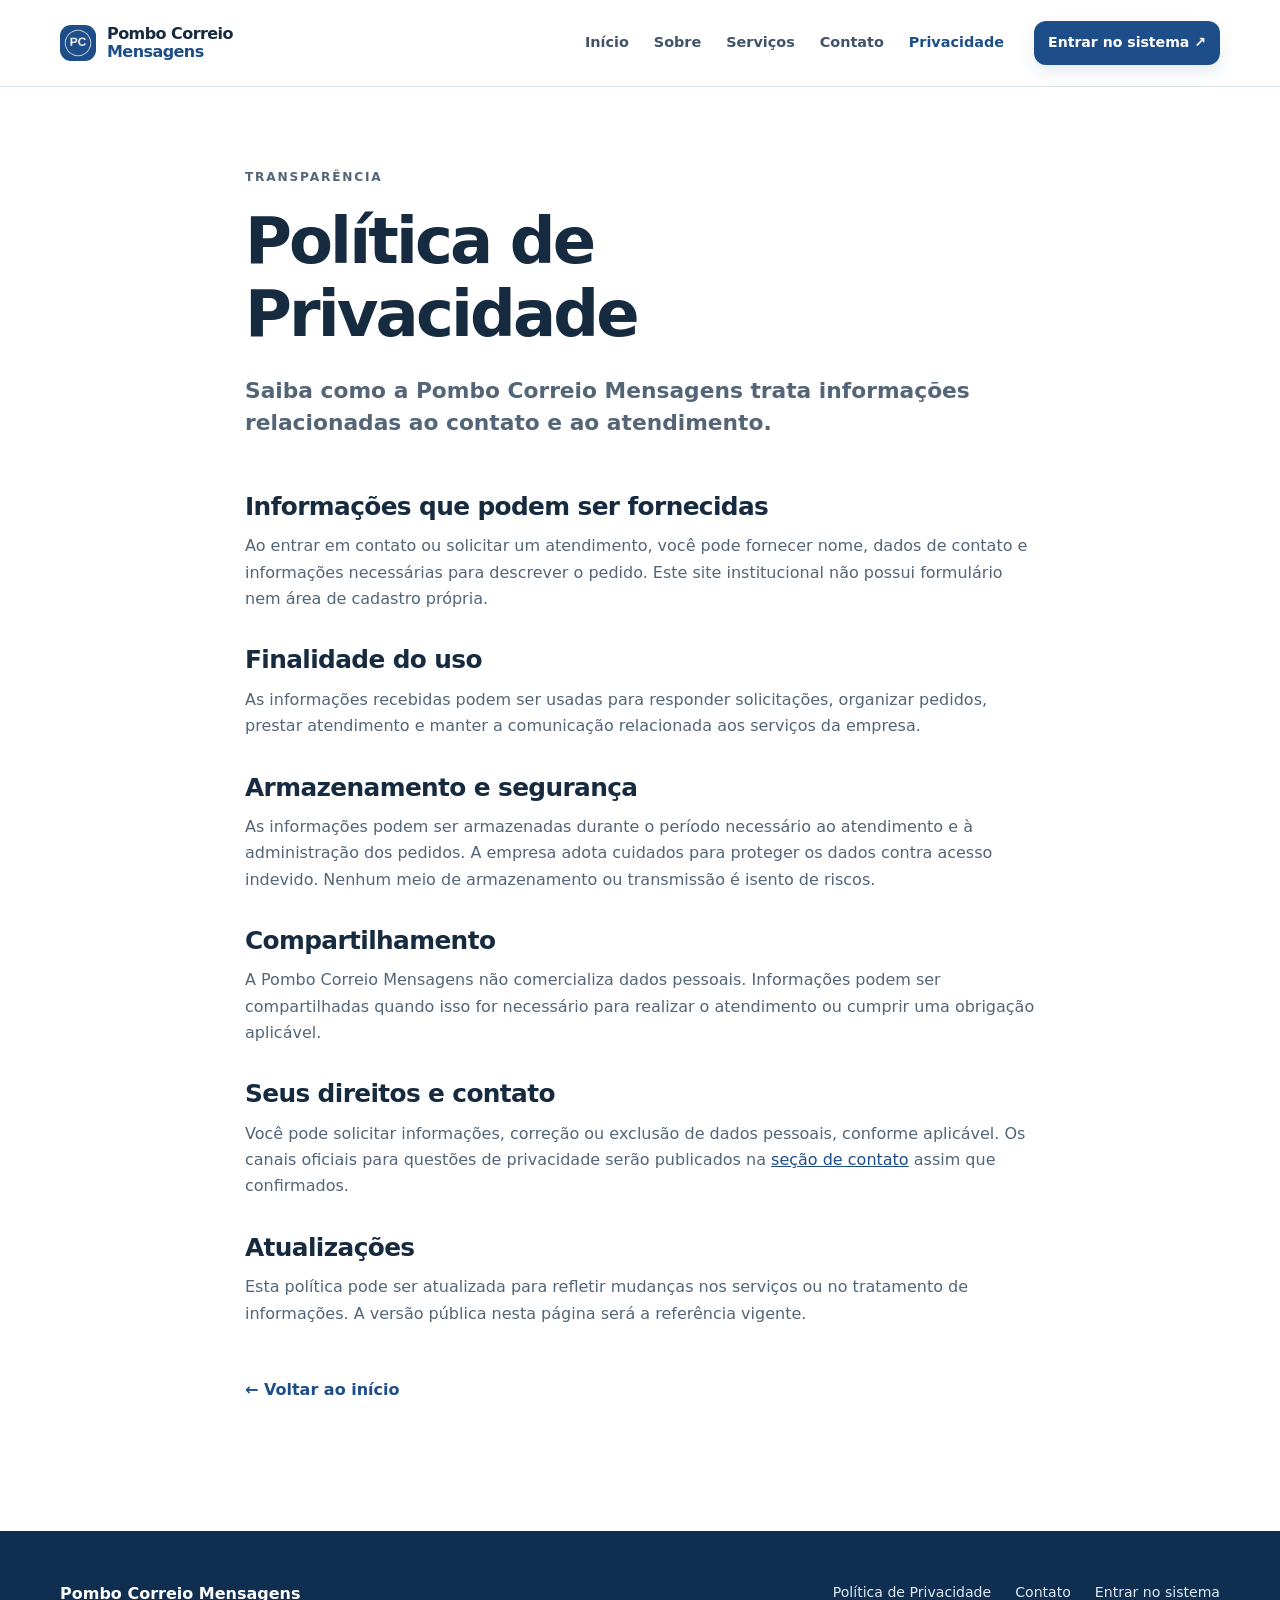
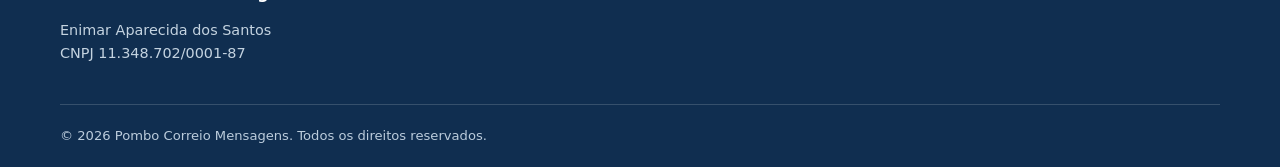
==== privacidade/index.html @ 434959db "Criar site institucional Pombo Correio Mensagens" ====
<!doctype html>
<html lang="pt-BR"><head><meta charset="utf-8"><meta name="viewport" content="width=device-width, initial-scale=1"><meta name="theme-color" content="#173f70"><title>Política de Privacidade | Pombo Correio Mensagens</title><meta name="description" content="Política de Privacidade da Pombo Correio Mensagens."><link rel="canonical" href="https://empresa.pombocorreio.shop/privacidade"><link rel="icon" type="image/png" href="/favicon.png"><link rel="stylesheet" href="/style.css"><meta property="og:type" content="website"><meta property="og:locale" content="pt_BR"><meta property="og:title" content="Política de Privacidade | Pombo Correio Mensagens"><meta property="og:url" content="https://empresa.pombocorreio.shop/privacidade"></head><body><a class="skip" href="#conteudo">Ir para o conteúdo</a><header class="site-header"><div class="wrap header-inner"><a class="brand" href="/"><img src="/favicon.png" width="36" height="36" alt=""><span>Pombo Correio <strong>Mensagens</strong></span></a><nav aria-label="Navegação principal"><a href="/">Início</a><a href="/#sobre">Sobre</a><a href="/#servicos">Serviços</a><a href="/#contato">Contato</a><a href="/privacidade" aria-current="page">Privacidade</a></nav><a class="button button-small header-login" href="https://www.pombocorreio.shop/">Entrar no sistema ↗</a></div></header><main id="conteudo" class="policy"><div class="wrap narrow"><p class="eyebrow">Transparência</p><h1>Política de Privacidade</h1><p class="lead">Saiba como a Pombo Correio Mensagens trata informações relacionadas ao contato e ao atendimento.</p><h2>Informações que podem ser fornecidas</h2><p>Ao entrar em contato ou solicitar um atendimento, você pode fornecer nome, dados de contato e informações necessárias para descrever o pedido. Este site institucional não possui formulário nem área de cadastro própria.</p><h2>Finalidade do uso</h2><p>As informações recebidas podem ser usadas para responder solicitações, organizar pedidos, prestar atendimento e manter a comunicação relacionada aos serviços da empresa.</p><h2>Armazenamento e segurança</h2><p>As informações podem ser armazenadas durante o período necessário ao atendimento e à administração dos pedidos. A empresa adota cuidados para proteger os dados contra acesso indevido. Nenhum meio de armazenamento ou transmissão é isento de riscos.</p><h2>Compartilhamento</h2><p>A Pombo Correio Mensagens não comercializa dados pessoais. Informações podem ser compartilhadas quando isso for necessário para realizar o atendimento ou cumprir uma obrigação aplicável.</p><h2>Seus direitos e contato</h2><p>Você pode solicitar informações, correção ou exclusão de dados pessoais, conforme aplicável. Os canais oficiais para questões de privacidade serão publicados na <a href="/#contato">seção de contato</a> assim que confirmados.</p><h2>Atualizações</h2><p>Esta política pode ser atualizada para refletir mudanças nos serviços ou no tratamento de informações. A versão pública nesta página será a referência vigente.</p><p class="policy-back"><a class="text-link" href="/">← Voltar ao início</a></p></div></main><footer><div class="wrap footer-grid"><div><strong>Pombo Correio Mensagens</strong><p>Enimar Aparecida dos Santos<br>CNPJ 11.348.702/0001-87</p></div><div class="footer-links"><a href="/privacidade">Política de Privacidade</a><a href="/#contato">Contato</a><a href="https://www.pombocorreio.shop/">Entrar no sistema</a></div></div><div class="wrap copyright">© 2026 Pombo Correio Mensagens. Todos os direitos reservados.</div></footer></body></html>
---- style.css ----
:root{--blue:#1d4e89;--deep:#173f70;--ink:#172b40;--muted:#536577;--line:#dce5ee;--paper:#fff;--soft:#f4f8fc;--accent:#d6e8f5}*{box-sizing:border-box}html{scroll-behavior:smooth}body{margin:0;color:var(--ink);background:var(--paper);font-family:Inter,ui-sans-serif,system-ui,-apple-system,BlinkMacSystemFont,"Segoe UI",sans-serif;line-height:1.65}a{color:inherit}a:focus-visible{outline:3px solid #e6a64b;outline-offset:4px;border-radius:4px}.skip{position:absolute;left:12px;top:-80px;background:#fff;padding:10px;z-index:9}.skip:focus{top:12px}.wrap{width:min(1160px,calc(100% - 48px));margin:auto}.site-header{background:#fff;border-bottom:1px solid var(--line)}.header-inner{display:flex;align-items:center;gap:30px;min-height:86px}.brand{display:inline-flex;align-items:center;gap:11px;text-decoration:none;line-height:1.12;font-weight:750;letter-spacing:-.035em;white-space:nowrap}.brand span{display:grid}.brand strong{color:var(--blue)}.brand img{border-radius:11px}.site-header nav{display:flex;align-items:center;gap:25px;margin-left:auto}.site-header nav a{text-decoration:none;font-size:.9rem;color:#405469;font-weight:600}.site-header nav a:hover,.site-header nav a[aria-current]{color:var(--blue)}.button{display:inline-flex;justify-content:center;align-items:center;gap:14px;border-radius:12px;background:var(--blue);padding:13px 19px;color:#fff;text-decoration:none;font-weight:700;box-shadow:0 8px 18px #1d4e891c;transition:transform .2s,background .2s}.button:hover{background:var(--deep);transform:translateY(-2px)}.button-small{padding:10px 14px;font-size:.88rem;white-space:nowrap}.hero{background:linear-gradient(115deg,#f6f9fc 0%,#eef5fb 100%);overflow:hidden}.hero-grid{min-height:580px;display:grid;grid-template-columns:1.08fr .92fr;align-items:center;gap:70px;padding-block:85px}.eyebrow{text-transform:uppercase;letter-spacing:.15em;font-size:.76rem;font-weight:800;color:var(--blue);margin:0 0 19px}h1,h2,h3,p{margin-top:0}h1,h2,h3{line-height:1.14;letter-spacing:-.045em}h1{font-size:clamp(3.1rem,5.7vw,5.5rem);max-width:680px;margin-bottom:24px}h1 em{font-style:normal;color:var(--blue)}h2{font-size:clamp(2.2rem,3.7vw,3.5rem);margin-bottom:22px}h3{font-size:1.32rem}.lead{font-size:clamp(1.2rem,1.7vw,1.5rem);font-weight:620;color:#334f68;line-height:1.45}.hero-copy,.section p,.policy p{color:var(--muted)}.hero-copy{font-size:1rem;max-width:540px}.actions{display:flex;align-items:center;flex-wrap:wrap;gap:22px;margin-top:29px}.text-link{font-weight:750;color:var(--blue);text-decoration:none}.text-link:hover{text-decoration:underline}.hero-art{height:390px;position:relative;display:grid;place-items:center}.art-ring{width:340px;height:340px;border-radius:50%;border:42px solid #dcebf6;box-shadow:0 0 0 48px #eaf3f9,inset 0 0 0 18px #f7fbfe}.art-card{position:absolute;display:flex;align-items:center;gap:20px;background:#fff;border:1px solid #e2ebf3;border-radius:24px;padding:28px 30px;box-shadow:0 28px 60px #173f7021;font-size:1.22rem;color:#3b5570;transform:rotate(-4deg)}.art-card strong{color:var(--deep)}.art-icon{display:grid;place-items:center;width:65px;height:65px;border-radius:17px;background:#e5f1f9;color:var(--blue);font-size:2rem}.art-line{position:absolute;width:112px;height:7px;background:#8cb7d7;border-radius:9px;right:6px;bottom:43px;transform:rotate(-29deg)}.section{padding-block:110px;scroll-margin-top:30px}.split{display:grid;grid-template-columns:1fr 1fr;gap:100px}.split>div:last-child{padding-top:32px}.section-intro{font-size:1.15rem;line-height:1.6}.services{background:var(--soft)}.cards{display:grid;grid-template-columns:repeat(3,1fr);gap:20px;margin-top:38px}.card{background:#fff;border:1px solid var(--line);border-radius:22px;padding:31px;box-shadow:0 10px 28px #173f7009}.card-number{display:inline-grid;place-items:center;width:42px;height:42px;border-radius:12px;background:#e8f2f9;color:var(--blue);font-weight:800;margin-bottom:32px}.card h3{margin-bottom:13px}.card p{margin-bottom:0}.contact-grid{display:grid;grid-template-columns:1fr .85fr;gap:105px;align-items:center}.contact-grid>div>p{max-width:530px}.contact-grid .button{margin-top:14px}.company-card{background:#f4f8fc;border:1px solid var(--line);border-radius:24px;padding:36px}.company-card h3{font-size:1.75rem}.company-card dl{margin:28px 0 0;border-top:1px solid var(--line)}.company-card dt{margin-top:22px;color:var(--muted);font-size:.79rem;text-transform:uppercase;letter-spacing:.09em;font-weight:750}.company-card dd{margin:3px 0 0;font-weight:700}footer{background:#102e50;color:#fff;padding-top:50px}footer p{color:#c4d3e0;font-size:.9rem;margin:11px 0 0}.footer-grid{display:flex;justify-content:space-between;gap:35px}.footer-links{display:flex;gap:24px;flex-wrap:wrap;align-content:flex-start}.footer-links a{color:#deebf5;text-decoration:none;font-size:.88rem}.footer-links a:hover{text-decoration:underline}.copyright{border-top:1px solid #ffffff29;margin-top:38px;padding-block:20px;color:#bbccdc;font-size:.82rem}.policy{padding-block:80px 110px}.narrow{max-width:790px}.policy h1{font-size:clamp(2.7rem,5vw,4.2rem)}.policy .lead{margin-bottom:55px}.policy h2{font-size:1.55rem;margin:34px 0 12px;letter-spacing:-.025em}.policy p{margin-bottom:18px}.policy a:not(.text-link){color:var(--blue)}.policy-back{margin-top:50px}@media(max-width:1000px){.header-inner{flex-wrap:wrap;padding-block:18px;gap:14px 25px}.site-header nav{order:3;width:100%;margin:0;justify-content:space-between;gap:12px}.header-login{margin-left:auto}.hero-grid{gap:30px}.art-ring{width:280px;height:280px}.art-card{padding:20px;font-size:1rem}.split,.contact-grid{gap:50px}}@media(max-width:700px){.wrap{width:min(100% - 36px,1160px)}.header-inner{min-height:0}.brand{font-size:.92rem}.brand img{width:32px;height:32px}.header-login{font-size:.76rem;padding:8px 10px}.site-header nav{overflow-x:auto;justify-content:flex-start;gap:20px;padding-bottom:2px}.site-header nav a{white-space:nowrap;font-size:.82rem}.hero-grid{grid-template-columns:1fr;padding-block:70px 55px;min-height:0}.hero-art{height:230px}.art-ring{width:200px;height:200px;border-width:24px;box-shadow:0 0 0 24px #eaf3f9}.art-card{font-size:.88rem;padding:15px;gap:12px}.art-icon{width:47px;height:47px;font-size:1.4rem}.art-line{display:none}.section{padding-block:74px}.split,.contact-grid,.cards{grid-template-columns:1fr;gap:25px}.split>div:last-child{padding-top:0}.cards{margin-top:28px}.card{padding:25px}.card-number{margin-bottom:20px}.contact-grid{gap:42px}.footer-grid{display:grid}.footer-links{gap:14px 25px}.policy{padding-block:64px 80px}}@media(max-width:390px){.header-login{width:100%;margin-left:0}.site-header nav{order:4}h1{font-size:2.65rem}.actions{align-items:flex-start;flex-direction:column}}@media(prefers-reduced-motion:reduce){html{scroll-behavior:auto}.button{transition:none}}
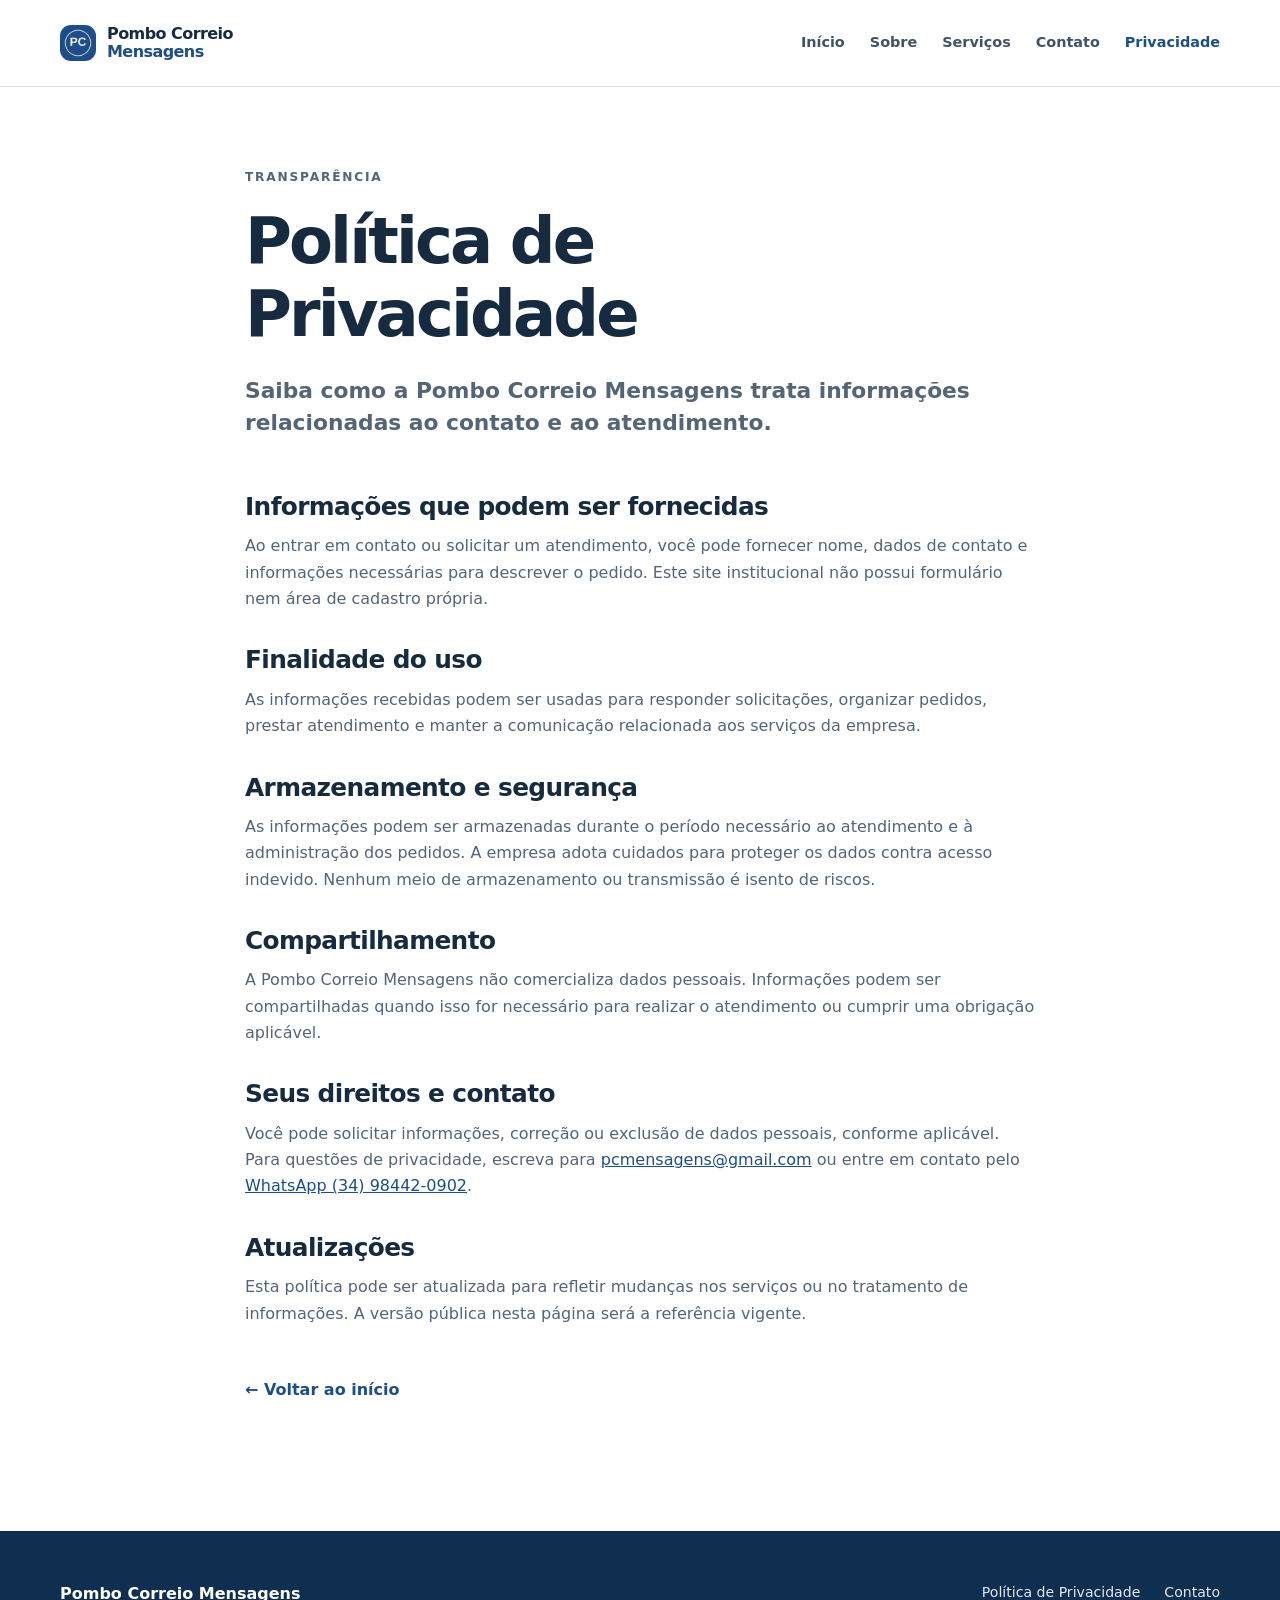
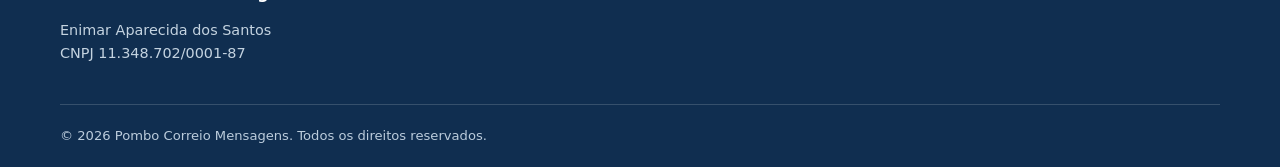
==== commit 8388ff36: "Atualizar contatos institucionais e remover acesso ao sistema" ====
--- a/privacidade/index.html
+++ b/privacidade/index.html
@@ -1,2 +1,2 @@
 <!doctype html>
-<html lang="pt-BR"><head><meta charset="utf-8"><meta name="viewport" content="width=device-width, initial-scale=1"><meta name="theme-color" content="#173f70"><title>Política de Privacidade | Pombo Correio Mensagens</title><meta name="description" content="Política de Privacidade da Pombo Correio Mensagens."><link rel="canonical" href="https://empresa.pombocorreio.shop/privacidade"><link rel="icon" type="image/png" href="/favicon.png"><link rel="stylesheet" href="/style.css"><meta property="og:type" content="website"><meta property="og:locale" content="pt_BR"><meta property="og:title" content="Política de Privacidade | Pombo Correio Mensagens"><meta property="og:url" content="https://empresa.pombocorreio.shop/privacidade"></head><body><a class="skip" href="#conteudo">Ir para o conteúdo</a><header class="site-header"><div class="wrap header-inner"><a class="brand" href="/"><img src="/favicon.png" width="36" height="36" alt=""><span>Pombo Correio <strong>Mensagens</strong></span></a><nav aria-label="Navegação principal"><a href="/">Início</a><a href="/#sobre">Sobre</a><a href="/#servicos">Serviços</a><a href="/#contato">Contato</a><a href="/privacidade" aria-current="page">Privacidade</a></nav><a class="button button-small header-login" href="https://www.pombocorreio.shop/">Entrar no sistema ↗</a></div></header><main id="conteudo" class="policy"><div class="wrap narrow"><p class="eyebrow">Transparência</p><h1>Política de Privacidade</h1><p class="lead">Saiba como a Pombo Correio Mensagens trata informações relacionadas ao contato e ao atendimento.</p><h2>Informações que podem ser fornecidas</h2><p>Ao entrar em contato ou solicitar um atendimento, você pode fornecer nome, dados de contato e informações necessárias para descrever o pedido. Este site institucional não possui formulário nem área de cadastro própria.</p><h2>Finalidade do uso</h2><p>As informações recebidas podem ser usadas para responder solicitações, organizar pedidos, prestar atendimento e manter a comunicação relacionada aos serviços da empresa.</p><h2>Armazenamento e segurança</h2><p>As informações podem ser armazenadas durante o período necessário ao atendimento e à administração dos pedidos. A empresa adota cuidados para proteger os dados contra acesso indevido. Nenhum meio de armazenamento ou transmissão é isento de riscos.</p><h2>Compartilhamento</h2><p>A Pombo Correio Mensagens não comercializa dados pessoais. Informações podem ser compartilhadas quando isso for necessário para realizar o atendimento ou cumprir uma obrigação aplicável.</p><h2>Seus direitos e contato</h2><p>Você pode solicitar informações, correção ou exclusão de dados pessoais, conforme aplicável. Os canais oficiais para questões de privacidade serão publicados na <a href="/#contato">seção de contato</a> assim que confirmados.</p><h2>Atualizações</h2><p>Esta política pode ser atualizada para refletir mudanças nos serviços ou no tratamento de informações. A versão pública nesta página será a referência vigente.</p><p class="policy-back"><a class="text-link" href="/">← Voltar ao início</a></p></div></main><footer><div class="wrap footer-grid"><div><strong>Pombo Correio Mensagens</strong><p>Enimar Aparecida dos Santos<br>CNPJ 11.348.702/0001-87</p></div><div class="footer-links"><a href="/privacidade">Política de Privacidade</a><a href="/#contato">Contato</a><a href="https://www.pombocorreio.shop/">Entrar no sistema</a></div></div><div class="wrap copyright">© 2026 Pombo Correio Mensagens. Todos os direitos reservados.</div></footer></body></html>
+<html lang="pt-BR"><head><meta charset="utf-8"><meta name="viewport" content="width=device-width, initial-scale=1"><meta name="theme-color" content="#173f70"><title>Política de Privacidade | Pombo Correio Mensagens</title><meta name="description" content="Política de Privacidade da Pombo Correio Mensagens."><link rel="canonical" href="https://empresa.pombocorreio.shop/privacidade/"><link rel="icon" type="image/png" href="/favicon.png"><link rel="stylesheet" href="/style.css"><meta property="og:type" content="website"><meta property="og:locale" content="pt_BR"><meta property="og:title" content="Política de Privacidade | Pombo Correio Mensagens"><meta property="og:url" content="https://empresa.pombocorreio.shop/privacidade/"></head><body><a class="skip" href="#conteudo">Ir para o conteúdo</a><header class="site-header"><div class="wrap header-inner"><a class="brand" href="/"><img src="/favicon.png" width="36" height="36" alt=""><span>Pombo Correio <strong>Mensagens</strong></span></a><nav aria-label="Navegação principal"><a href="/">Início</a><a href="/#sobre">Sobre</a><a href="/#servicos">Serviços</a><a href="/#contato">Contato</a><a href="/privacidade" aria-current="page">Privacidade</a></nav></div></header><main id="conteudo" class="policy"><div class="wrap narrow"><p class="eyebrow">Transparência</p><h1>Política de Privacidade</h1><p class="lead">Saiba como a Pombo Correio Mensagens trata informações relacionadas ao contato e ao atendimento.</p><h2>Informações que podem ser fornecidas</h2><p>Ao entrar em contato ou solicitar um atendimento, você pode fornecer nome, dados de contato e informações necessárias para descrever o pedido. Este site institucional não possui formulário nem área de cadastro própria.</p><h2>Finalidade do uso</h2><p>As informações recebidas podem ser usadas para responder solicitações, organizar pedidos, prestar atendimento e manter a comunicação relacionada aos serviços da empresa.</p><h2>Armazenamento e segurança</h2><p>As informações podem ser armazenadas durante o período necessário ao atendimento e à administração dos pedidos. A empresa adota cuidados para proteger os dados contra acesso indevido. Nenhum meio de armazenamento ou transmissão é isento de riscos.</p><h2>Compartilhamento</h2><p>A Pombo Correio Mensagens não comercializa dados pessoais. Informações podem ser compartilhadas quando isso for necessário para realizar o atendimento ou cumprir uma obrigação aplicável.</p><h2>Seus direitos e contato</h2><p>Você pode solicitar informações, correção ou exclusão de dados pessoais, conforme aplicável. Para questões de privacidade, escreva para <a href="mailto:pcmensagens@gmail.com">pcmensagens@gmail.com</a> ou entre em contato pelo <a href="https://wa.me/5534984420902">WhatsApp (34) 98442-0902</a>.</p><h2>Atualizações</h2><p>Esta política pode ser atualizada para refletir mudanças nos serviços ou no tratamento de informações. A versão pública nesta página será a referência vigente.</p><p class="policy-back"><a class="text-link" href="/">← Voltar ao início</a></p></div></main><footer><div class="wrap footer-grid"><div><strong>Pombo Correio Mensagens</strong><p>Enimar Aparecida dos Santos<br>CNPJ 11.348.702/0001-87</p></div><div class="footer-links"><a href="/privacidade">Política de Privacidade</a><a href="/#contato">Contato</a></div></div><div class="wrap copyright">© 2026 Pombo Correio Mensagens. Todos os direitos reservados.</div></footer></body></html>
--- a/style.css
+++ b/style.css
@@ -1 +1,2 @@
 :root{--blue:#1d4e89;--deep:#173f70;--ink:#172b40;--muted:#536577;--line:#dce5ee;--paper:#fff;--soft:#f4f8fc;--accent:#d6e8f5}*{box-sizing:border-box}html{scroll-behavior:smooth}body{margin:0;color:var(--ink);background:var(--paper);font-family:Inter,ui-sans-serif,system-ui,-apple-system,BlinkMacSystemFont,"Segoe UI",sans-serif;line-height:1.65}a{color:inherit}a:focus-visible{outline:3px solid #e6a64b;outline-offset:4px;border-radius:4px}.skip{position:absolute;left:12px;top:-80px;background:#fff;padding:10px;z-index:9}.skip:focus{top:12px}.wrap{width:min(1160px,calc(100% - 48px));margin:auto}.site-header{background:#fff;border-bottom:1px solid var(--line)}.header-inner{display:flex;align-items:center;gap:30px;min-height:86px}.brand{display:inline-flex;align-items:center;gap:11px;text-decoration:none;line-height:1.12;font-weight:750;letter-spacing:-.035em;white-space:nowrap}.brand span{display:grid}.brand strong{color:var(--blue)}.brand img{border-radius:11px}.site-header nav{display:flex;align-items:center;gap:25px;margin-left:auto}.site-header nav a{text-decoration:none;font-size:.9rem;color:#405469;font-weight:600}.site-header nav a:hover,.site-header nav a[aria-current]{color:var(--blue)}.button{display:inline-flex;justify-content:center;align-items:center;gap:14px;border-radius:12px;background:var(--blue);padding:13px 19px;color:#fff;text-decoration:none;font-weight:700;box-shadow:0 8px 18px #1d4e891c;transition:transform .2s,background .2s}.button:hover{background:var(--deep);transform:translateY(-2px)}.button-small{padding:10px 14px;font-size:.88rem;white-space:nowrap}.hero{background:linear-gradient(115deg,#f6f9fc 0%,#eef5fb 100%);overflow:hidden}.hero-grid{min-height:580px;display:grid;grid-template-columns:1.08fr .92fr;align-items:center;gap:70px;padding-block:85px}.eyebrow{text-transform:uppercase;letter-spacing:.15em;font-size:.76rem;font-weight:800;color:var(--blue);margin:0 0 19px}h1,h2,h3,p{margin-top:0}h1,h2,h3{line-height:1.14;letter-spacing:-.045em}h1{font-size:clamp(3.1rem,5.7vw,5.5rem);max-width:680px;margin-bottom:24px}h1 em{font-style:normal;color:var(--blue)}h2{font-size:clamp(2.2rem,3.7vw,3.5rem);margin-bottom:22px}h3{font-size:1.32rem}.lead{font-size:clamp(1.2rem,1.7vw,1.5rem);font-weight:620;color:#334f68;line-height:1.45}.hero-copy,.section p,.policy p{color:var(--muted)}.hero-copy{font-size:1rem;max-width:540px}.actions{display:flex;align-items:center;flex-wrap:wrap;gap:22px;margin-top:29px}.text-link{font-weight:750;color:var(--blue);text-decoration:none}.text-link:hover{text-decoration:underline}.hero-art{height:390px;position:relative;display:grid;place-items:center}.art-ring{width:340px;height:340px;border-radius:50%;border:42px solid #dcebf6;box-shadow:0 0 0 48px #eaf3f9,inset 0 0 0 18px #f7fbfe}.art-card{position:absolute;display:flex;align-items:center;gap:20px;background:#fff;border:1px solid #e2ebf3;border-radius:24px;padding:28px 30px;box-shadow:0 28px 60px #173f7021;font-size:1.22rem;color:#3b5570;transform:rotate(-4deg)}.art-card strong{color:var(--deep)}.art-icon{display:grid;place-items:center;width:65px;height:65px;border-radius:17px;background:#e5f1f9;color:var(--blue);font-size:2rem}.art-line{position:absolute;width:112px;height:7px;background:#8cb7d7;border-radius:9px;right:6px;bottom:43px;transform:rotate(-29deg)}.section{padding-block:110px;scroll-margin-top:30px}.split{display:grid;grid-template-columns:1fr 1fr;gap:100px}.split>div:last-child{padding-top:32px}.section-intro{font-size:1.15rem;line-height:1.6}.services{background:var(--soft)}.cards{display:grid;grid-template-columns:repeat(3,1fr);gap:20px;margin-top:38px}.card{background:#fff;border:1px solid var(--line);border-radius:22px;padding:31px;box-shadow:0 10px 28px #173f7009}.card-number{display:inline-grid;place-items:center;width:42px;height:42px;border-radius:12px;background:#e8f2f9;color:var(--blue);font-weight:800;margin-bottom:32px}.card h3{margin-bottom:13px}.card p{margin-bottom:0}.contact-grid{display:grid;grid-template-columns:1fr .85fr;gap:105px;align-items:center}.contact-grid>div>p{max-width:530px}.contact-grid .button{margin-top:14px}.company-card{background:#f4f8fc;border:1px solid var(--line);border-radius:24px;padding:36px}.company-card h3{font-size:1.75rem}.company-card dl{margin:28px 0 0;border-top:1px solid var(--line)}.company-card dt{margin-top:22px;color:var(--muted);font-size:.79rem;text-transform:uppercase;letter-spacing:.09em;font-weight:750}.company-card dd{margin:3px 0 0;font-weight:700}footer{background:#102e50;color:#fff;padding-top:50px}footer p{color:#c4d3e0;font-size:.9rem;margin:11px 0 0}.footer-grid{display:flex;justify-content:space-between;gap:35px}.footer-links{display:flex;gap:24px;flex-wrap:wrap;align-content:flex-start}.footer-links a{color:#deebf5;text-decoration:none;font-size:.88rem}.footer-links a:hover{text-decoration:underline}.copyright{border-top:1px solid #ffffff29;margin-top:38px;padding-block:20px;color:#bbccdc;font-size:.82rem}.policy{padding-block:80px 110px}.narrow{max-width:790px}.policy h1{font-size:clamp(2.7rem,5vw,4.2rem)}.policy .lead{margin-bottom:55px}.policy h2{font-size:1.55rem;margin:34px 0 12px;letter-spacing:-.025em}.policy p{margin-bottom:18px}.policy a:not(.text-link){color:var(--blue)}.policy-back{margin-top:50px}@media(max-width:1000px){.header-inner{flex-wrap:wrap;padding-block:18px;gap:14px 25px}.site-header nav{order:3;width:100%;margin:0;justify-content:space-between;gap:12px}.header-login{margin-left:auto}.hero-grid{gap:30px}.art-ring{width:280px;height:280px}.art-card{padding:20px;font-size:1rem}.split,.contact-grid{gap:50px}}@media(max-width:700px){.wrap{width:min(100% - 36px,1160px)}.header-inner{min-height:0}.brand{font-size:.92rem}.brand img{width:32px;height:32px}.header-login{font-size:.76rem;padding:8px 10px}.site-header nav{overflow-x:auto;justify-content:flex-start;gap:20px;padding-bottom:2px}.site-header nav a{white-space:nowrap;font-size:.82rem}.hero-grid{grid-template-columns:1fr;padding-block:70px 55px;min-height:0}.hero-art{height:230px}.art-ring{width:200px;height:200px;border-width:24px;box-shadow:0 0 0 24px #eaf3f9}.art-card{font-size:.88rem;padding:15px;gap:12px}.art-icon{width:47px;height:47px;font-size:1.4rem}.art-line{display:none}.section{padding-block:74px}.split,.contact-grid,.cards{grid-template-columns:1fr;gap:25px}.split>div:last-child{padding-top:0}.cards{margin-top:28px}.card{padding:25px}.card-number{margin-bottom:20px}.contact-grid{gap:42px}.footer-grid{display:grid}.footer-links{gap:14px 25px}.policy{padding-block:64px 80px}}@media(max-width:390px){.header-login{width:100%;margin-left:0}.site-header nav{order:4}h1{font-size:2.65rem}.actions{align-items:flex-start;flex-direction:column}}@media(prefers-reduced-motion:reduce){html{scroll-behavior:auto}.button{transition:none}}
+.contact-methods{display:grid;justify-items:start;gap:11px;margin-top:26px}.contact-methods p{margin:0}.contact-methods p strong{color:var(--ink)}.contact-methods p a{color:var(--blue);font-weight:700;text-decoration-thickness:1px;text-underline-offset:3px}.contact-methods .button{margin:0 0 8px}
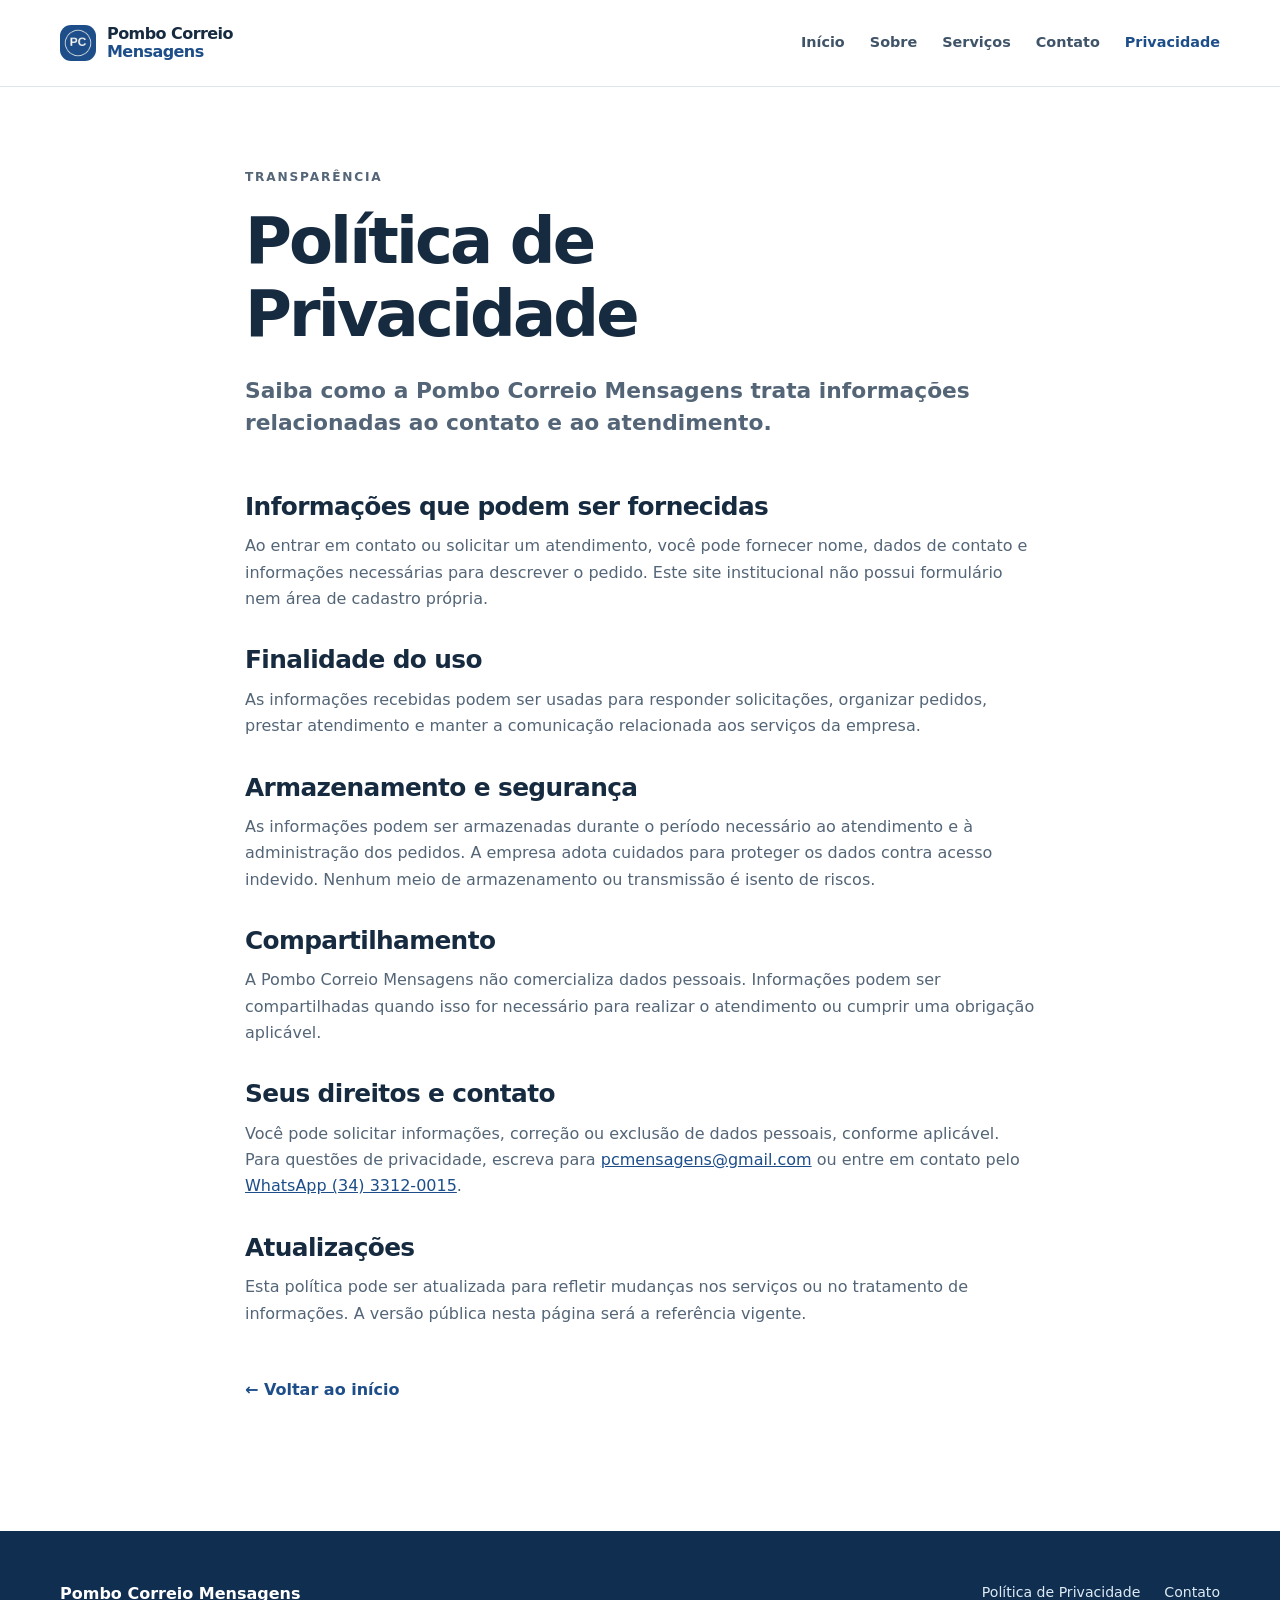
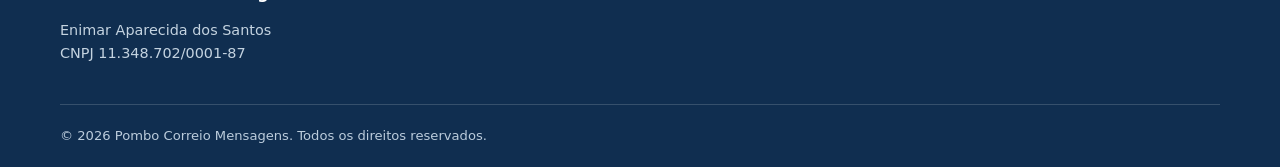
==== commit aabdd253: "Corrigir telefone institucional" ====
--- a/privacidade/index.html
+++ b/privacidade/index.html
@@ -1,2 +1,2 @@
 <!doctype html>
-<html lang="pt-BR"><head><meta charset="utf-8"><meta name="viewport" content="width=device-width, initial-scale=1"><meta name="theme-color" content="#173f70"><title>Política de Privacidade | Pombo Correio Mensagens</title><meta name="description" content="Política de Privacidade da Pombo Correio Mensagens."><link rel="canonical" href="https://empresa.pombocorreio.shop/privacidade/"><link rel="icon" type="image/png" href="/favicon.png"><link rel="stylesheet" href="/style.css"><meta property="og:type" content="website"><meta property="og:locale" content="pt_BR"><meta property="og:title" content="Política de Privacidade | Pombo Correio Mensagens"><meta property="og:url" content="https://empresa.pombocorreio.shop/privacidade/"></head><body><a class="skip" href="#conteudo">Ir para o conteúdo</a><header class="site-header"><div class="wrap header-inner"><a class="brand" href="/"><img src="/favicon.png" width="36" height="36" alt=""><span>Pombo Correio <strong>Mensagens</strong></span></a><nav aria-label="Navegação principal"><a href="/">Início</a><a href="/#sobre">Sobre</a><a href="/#servicos">Serviços</a><a href="/#contato">Contato</a><a href="/privacidade" aria-current="page">Privacidade</a></nav></div></header><main id="conteudo" class="policy"><div class="wrap narrow"><p class="eyebrow">Transparência</p><h1>Política de Privacidade</h1><p class="lead">Saiba como a Pombo Correio Mensagens trata informações relacionadas ao contato e ao atendimento.</p><h2>Informações que podem ser fornecidas</h2><p>Ao entrar em contato ou solicitar um atendimento, você pode fornecer nome, dados de contato e informações necessárias para descrever o pedido. Este site institucional não possui formulário nem área de cadastro própria.</p><h2>Finalidade do uso</h2><p>As informações recebidas podem ser usadas para responder solicitações, organizar pedidos, prestar atendimento e manter a comunicação relacionada aos serviços da empresa.</p><h2>Armazenamento e segurança</h2><p>As informações podem ser armazenadas durante o período necessário ao atendimento e à administração dos pedidos. A empresa adota cuidados para proteger os dados contra acesso indevido. Nenhum meio de armazenamento ou transmissão é isento de riscos.</p><h2>Compartilhamento</h2><p>A Pombo Correio Mensagens não comercializa dados pessoais. Informações podem ser compartilhadas quando isso for necessário para realizar o atendimento ou cumprir uma obrigação aplicável.</p><h2>Seus direitos e contato</h2><p>Você pode solicitar informações, correção ou exclusão de dados pessoais, conforme aplicável. Para questões de privacidade, escreva para <a href="mailto:pcmensagens@gmail.com">pcmensagens@gmail.com</a> ou entre em contato pelo <a href="https://wa.me/5534984420902">WhatsApp (34) 98442-0902</a>.</p><h2>Atualizações</h2><p>Esta política pode ser atualizada para refletir mudanças nos serviços ou no tratamento de informações. A versão pública nesta página será a referência vigente.</p><p class="policy-back"><a class="text-link" href="/">← Voltar ao início</a></p></div></main><footer><div class="wrap footer-grid"><div><strong>Pombo Correio Mensagens</strong><p>Enimar Aparecida dos Santos<br>CNPJ 11.348.702/0001-87</p></div><div class="footer-links"><a href="/privacidade">Política de Privacidade</a><a href="/#contato">Contato</a></div></div><div class="wrap copyright">© 2026 Pombo Correio Mensagens. Todos os direitos reservados.</div></footer></body></html>
+<html lang="pt-BR"><head><meta charset="utf-8"><meta name="viewport" content="width=device-width, initial-scale=1"><meta name="theme-color" content="#173f70"><title>Política de Privacidade | Pombo Correio Mensagens</title><meta name="description" content="Política de Privacidade da Pombo Correio Mensagens."><link rel="canonical" href="https://empresa.pombocorreio.shop/privacidade/"><link rel="icon" type="image/png" href="/favicon.png"><link rel="stylesheet" href="/style.css"><meta property="og:type" content="website"><meta property="og:locale" content="pt_BR"><meta property="og:title" content="Política de Privacidade | Pombo Correio Mensagens"><meta property="og:url" content="https://empresa.pombocorreio.shop/privacidade/"></head><body><a class="skip" href="#conteudo">Ir para o conteúdo</a><header class="site-header"><div class="wrap header-inner"><a class="brand" href="/"><img src="/favicon.png" width="36" height="36" alt=""><span>Pombo Correio <strong>Mensagens</strong></span></a><nav aria-label="Navegação principal"><a href="/">Início</a><a href="/#sobre">Sobre</a><a href="/#servicos">Serviços</a><a href="/#contato">Contato</a><a href="/privacidade" aria-current="page">Privacidade</a></nav></div></header><main id="conteudo" class="policy"><div class="wrap narrow"><p class="eyebrow">Transparência</p><h1>Política de Privacidade</h1><p class="lead">Saiba como a Pombo Correio Mensagens trata informações relacionadas ao contato e ao atendimento.</p><h2>Informações que podem ser fornecidas</h2><p>Ao entrar em contato ou solicitar um atendimento, você pode fornecer nome, dados de contato e informações necessárias para descrever o pedido. Este site institucional não possui formulário nem área de cadastro própria.</p><h2>Finalidade do uso</h2><p>As informações recebidas podem ser usadas para responder solicitações, organizar pedidos, prestar atendimento e manter a comunicação relacionada aos serviços da empresa.</p><h2>Armazenamento e segurança</h2><p>As informações podem ser armazenadas durante o período necessário ao atendimento e à administração dos pedidos. A empresa adota cuidados para proteger os dados contra acesso indevido. Nenhum meio de armazenamento ou transmissão é isento de riscos.</p><h2>Compartilhamento</h2><p>A Pombo Correio Mensagens não comercializa dados pessoais. Informações podem ser compartilhadas quando isso for necessário para realizar o atendimento ou cumprir uma obrigação aplicável.</p><h2>Seus direitos e contato</h2><p>Você pode solicitar informações, correção ou exclusão de dados pessoais, conforme aplicável. Para questões de privacidade, escreva para <a href="mailto:pcmensagens@gmail.com">pcmensagens@gmail.com</a> ou entre em contato pelo <a href="https://wa.me/553433120015">WhatsApp (34) 3312-0015</a>.</p><h2>Atualizações</h2><p>Esta política pode ser atualizada para refletir mudanças nos serviços ou no tratamento de informações. A versão pública nesta página será a referência vigente.</p><p class="policy-back"><a class="text-link" href="/">← Voltar ao início</a></p></div></main><footer><div class="wrap footer-grid"><div><strong>Pombo Correio Mensagens</strong><p>Enimar Aparecida dos Santos<br>CNPJ 11.348.702/0001-87</p></div><div class="footer-links"><a href="/privacidade">Política de Privacidade</a><a href="/#contato">Contato</a></div></div><div class="wrap copyright">© 2026 Pombo Correio Mensagens. Todos os direitos reservados.</div></footer></body></html>
